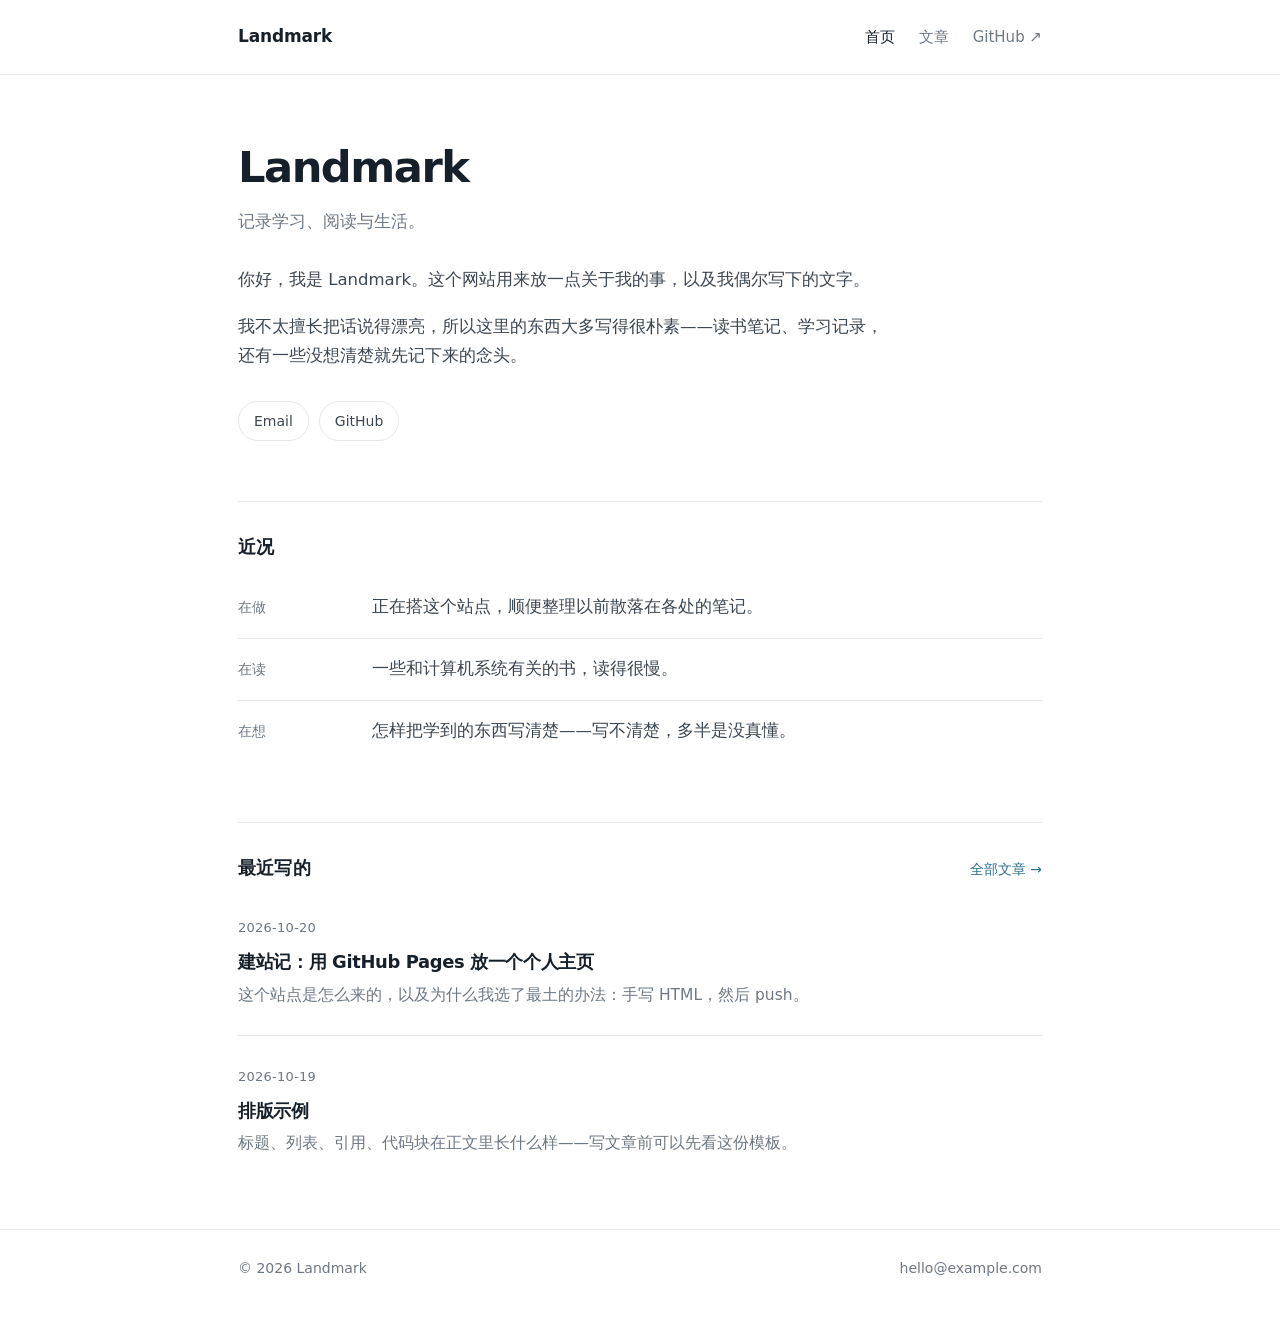
==== index.html @ b17517d9 "init: minimal personal site (home, blog, posts, 404)" ====
<!doctype html>
<html lang="zh-CN">
<head>
<meta charset="utf-8">
<meta name="viewport" content="width=device-width, initial-scale=1">
<title>Landmark</title>
<meta name="description" content="Landmark 的个人主页：自我介绍、近况与文字。">
<link rel="canonical" href="https://landmark283.github.io/">
<link rel="icon" href="/favicon.svg" type="image/svg+xml">
<link rel="stylesheet" href="/style.css">
</head>
<body>
<a class="skip" href="#main">跳到正文</a>

<header>
  <nav class="nav" aria-label="主导航">
    <a class="brand" href="/">Landmark</a>
    <div class="navlinks">
      <a href="/" aria-current="page">首页</a>
      <a href="/blog.html">文章</a>
      <a href="https://github.com/landmark283">GitHub ↗</a>
    </div>
  </nav>
</header>

<main id="main" class="main">
  <section class="hero">
    <h1>Landmark</h1>
    <p class="tagline">记录学习、阅读与生活。</p>
    <div class="prose">
      <p>你好，我是 Landmark。这个网站用来放一点关于我的事，以及我偶尔写下的文字。</p>
      <p>我不太擅长把话说得漂亮，所以这里的东西大多写得很朴素——读书笔记、学习记录，还有一些没想清楚就先记下来的念头。</p>
    </div>
    <div class="links">
      <a href="mailto:hello@example.com">Email</a>
      <a href="https://github.com/landmark283">GitHub</a>
    </div>
  </section>

  <section class="section">
    <h2>近况</h2>
    <ul class="list">
      <li><span class="k">在做</span><p class="v">正在搭这个站点，顺便整理以前散落在各处的笔记。</p></li>
      <li><span class="k">在读</span><p class="v">一些和计算机系统有关的书，读得很慢。</p></li>
      <li><span class="k">在想</span><p class="v">怎样把学到的东西写清楚——写不清楚，多半是没真懂。</p></li>
    </ul>
  </section>

  <section class="section">
    <div class="section-title-row">
      <h2>最近写的</h2>
      <a href="/blog.html">全部文章 →</a>
    </div>
    <ul class="posts">
      <li class="post">
        <time datetime="2026-10-20">2026-10-20</time>
        <h3><a href="/posts/hello.html">建站记：用 GitHub Pages 放一个个人主页</a></h3>
        <p>这个站点是怎么来的，以及为什么我选了最土的办法：手写 HTML，然后 push。</p>
      </li>
      <li class="post">
        <time datetime="2026-10-19">2026-10-19</time>
        <h3><a href="/posts/demo.html">排版示例</a></h3>
        <p>标题、列表、引用、代码块在正文里长什么样——写文章前可以先看这份模板。</p>
      </li>
    </ul>
  </section>
</main>

<footer>
  <div class="foot">
    <span>© 2026 Landmark</span>
    <a href="mailto:hello@example.com">hello@example.com</a>
  </div>
</footer>
</body>
</html>
---- style.css ----
/* ============================================================
   个人站点样式表（单文件、无依赖）
   换配色只需要改 :root 里的 6 个变量
   ============================================================ */

:root {
  --bg:          #ffffff;
  --ink:         #16202b;  /* 标题 */
  --body:        #3a4652;  /* 正文 */
  --muted:       #6d7885;  /* 辅助文字 */
  --line:        #e4e8ec;  /* 分割线 */
  --accent:      #2b6d8f;  /* 链接 */
  --accent-soft: #f2f7fa;  /* 浅底（代码块、按钮悬停） */
  --maxw:        860px;
}

@media (prefers-color-scheme: dark) {
  :root {
    --bg:          #0e1318;
    --ink:         #e9eef2;
    --body:        #c2cbd4;
    --muted:       #8b98a5;
    --line:        #232c35;
    --accent:      #7fb8d6;
    --accent-soft: #16212a;
  }
}

*, *::before, *::after { box-sizing: border-box; }

html {
  scroll-behavior: smooth;
  -webkit-text-size-adjust: 100%;
}

body {
  margin: 0;
  background: var(--bg);
  color: var(--body);
  font: 16.5px/1.75 system-ui, -apple-system, "Segoe UI", "Noto Sans SC",
        "PingFang SC", "Microsoft YaHei", sans-serif;
  -webkit-font-smoothing: antialiased;
}

/* ---------- 顶部导航 ---------- */

header { border-bottom: 1px solid var(--line); }

.nav {
  max-width: var(--maxw);
  margin: 0 auto;
  padding: 22px 28px;
  display: flex;
  align-items: center;
  justify-content: space-between;
  gap: 24px;
}

.brand {
  font-weight: 650;
  font-size: 17px;
  letter-spacing: -0.01em;
  color: var(--ink);
  text-decoration: none;
}

.navlinks {
  display: flex;
  align-items: center;
  gap: 24px;
  font-size: 15px;
}

.navlinks a {
  color: var(--muted);
  text-decoration: none;
  transition: color 0.15s ease;
}

.navlinks a:hover { color: var(--ink); }

.navlinks a[aria-current="page"] {
  color: var(--ink);
  font-weight: 550;
}

/* ---------- 主体 ---------- */

.main {
  max-width: var(--maxw);
  margin: 0 auto;
  padding: 64px 28px 72px;
}

h1, h2, h3 {
  color: var(--ink);
  line-height: 1.3;
  letter-spacing: -0.02em;
  font-weight: 650;
}

a { color: var(--accent); text-underline-offset: 3px; }
a:hover { text-decoration-thickness: 2px; }

/* 首页开场 */

.hero h1 {
  font-size: clamp(2rem, 4.6vw, 2.7rem);
  letter-spacing: -0.035em;
  margin: 0 0 12px;
}

.tagline {
  margin: 0 0 30px;
  font-size: 1.05rem;
  color: var(--muted);
}

.prose p { max-width: 62ch; margin: 0 0 18px; }

.links { display: flex; flex-wrap: wrap; gap: 10px; margin-top: 30px; }

.links a {
  display: inline-block;
  padding: 7px 15px;
  border: 1px solid var(--line);
  border-radius: 999px;
  font-size: 14px;
  color: var(--body);
  text-decoration: none;
  transition: border-color 0.15s ease, color 0.15s ease, background 0.15s ease;
}

.links a:hover {
  border-color: var(--accent);
  color: var(--accent);
  background: var(--accent-soft);
}

/* 区块 */

.section {
  margin-top: 60px;
  padding-top: 34px;
  border-top: 1px solid var(--line);
}

.section h2 { margin: 0 0 18px; font-size: 1.1rem; letter-spacing: 0.01em; }

.section-title-row {
  display: flex;
  align-items: baseline;
  justify-content: space-between;
  gap: 16px;
  margin-bottom: 6px;
}

.section-title-row h2 { margin: 0; }
.section-title-row a { font-size: 14px; text-decoration: none; }

/* 列表页头 */

.page-head { margin-bottom: 34px; }
.page-head h1 { font-size: clamp(1.8rem, 4vw, 2.3rem); margin: 0 0 10px; }
.page-head .tagline { margin: 0; }

/* 键值列表（近况） */

.list { list-style: none; margin: 0; padding: 0; }

.list li {
  display: grid;
  grid-template-columns: 116px 1fr;
  gap: 18px;
  padding: 16px 0;
  border-bottom: 1px solid var(--line);
}

.list li:last-child { border-bottom: 0; }
.list .k { font-size: 14px; color: var(--muted); padding-top: 2px; }
.list .v { margin: 0; }

/* 文章列表 */

.posts { list-style: none; margin: 0; padding: 0; }

.post {
  padding: 26px 0;
  border-bottom: 1px solid var(--line);
}

.post:last-child { border-bottom: 0; padding-bottom: 0; }

.post time {
  font-size: 13px;
  color: var(--muted);
  letter-spacing: 0.02em;
  font-variant-numeric: tabular-nums;
}

.post h3 { margin: 8px 0; font-size: 1.12rem; font-weight: 600; }
.post h3 a { color: var(--ink); text-decoration: none; }
.post h3 a:hover { color: var(--accent); }

.post p {
  margin: 0;
  font-size: 15.5px;
  color: var(--muted);
  max-width: 62ch;
}

/* ---------- 文章页 ---------- */

.article { max-width: 720px; }

.article h1 { font-size: clamp(1.7rem, 4vw, 2.2rem); margin: 0 0 14px; }

.article .meta {
  margin: 0 0 34px;
  padding-bottom: 22px;
  border-bottom: 1px solid var(--line);
  font-size: 14px;
  color: var(--muted);
}

.article p { margin: 0 0 20px; }
.article h2 { font-size: 1.25rem; margin: 40px 0 14px; }
.article ul, .article ol { padding-left: 22px; }
.article li { margin: 8px 0; }

.article blockquote {
  margin: 26px 0;
  padding: 2px 0 2px 18px;
  border-left: 2px solid var(--line);
  color: var(--muted);
}

.article code {
  font-family: ui-monospace, SFMono-Regular, Menlo, Consolas, monospace;
  font-size: 0.88em;
  background: var(--accent-soft);
  padding: 0.15em 0.4em;
  border-radius: 3px;
}

.article pre {
  overflow-x: auto;
  padding: 16px 18px;
  border: 1px solid var(--line);
  border-radius: 4px;
  background: var(--accent-soft);
  font-size: 14px;
  line-height: 1.6;
}

.article pre code { background: none; padding: 0; font-size: inherit; }

.back { display: inline-block; margin-top: 44px; font-size: 15px; text-decoration: none; }

/* ---------- 页脚 ---------- */

footer { border-top: 1px solid var(--line); }

.foot {
  max-width: var(--maxw);
  margin: 0 auto;
  padding: 26px 28px 44px;
  display: flex;
  flex-wrap: wrap;
  justify-content: space-between;
  gap: 14px;
  font-size: 14px;
  color: var(--muted);
}

.foot a { color: var(--muted); text-decoration: none; }
.foot a:hover { color: var(--ink); }

/* ---------- 细节 ---------- */

.skip {
  position: absolute;
  left: 16px;
  top: -60px;
  padding: 10px 14px;
  background: var(--bg);
  border: 1px solid var(--line);
}

.skip:focus { top: 12px; z-index: 9; }

:focus-visible { outline: 2px solid var(--accent); outline-offset: 3px; }

/* ---------- 窄屏 ---------- */

@media (max-width: 640px) {
  body { font-size: 16px; }
  .nav { padding: 18px 20px; }
  .navlinks { gap: 16px; font-size: 14px; }
  .main { padding: 42px 20px 56px; }
  .section { margin-top: 44px; padding-top: 28px; }
  .list li { grid-template-columns: 1fr; gap: 4px; }
  .foot { padding: 22px 20px 36px; }
}

@media (prefers-reduced-motion: reduce) {
  html { scroll-behavior: auto; }
  * { transition: none !important; }
}
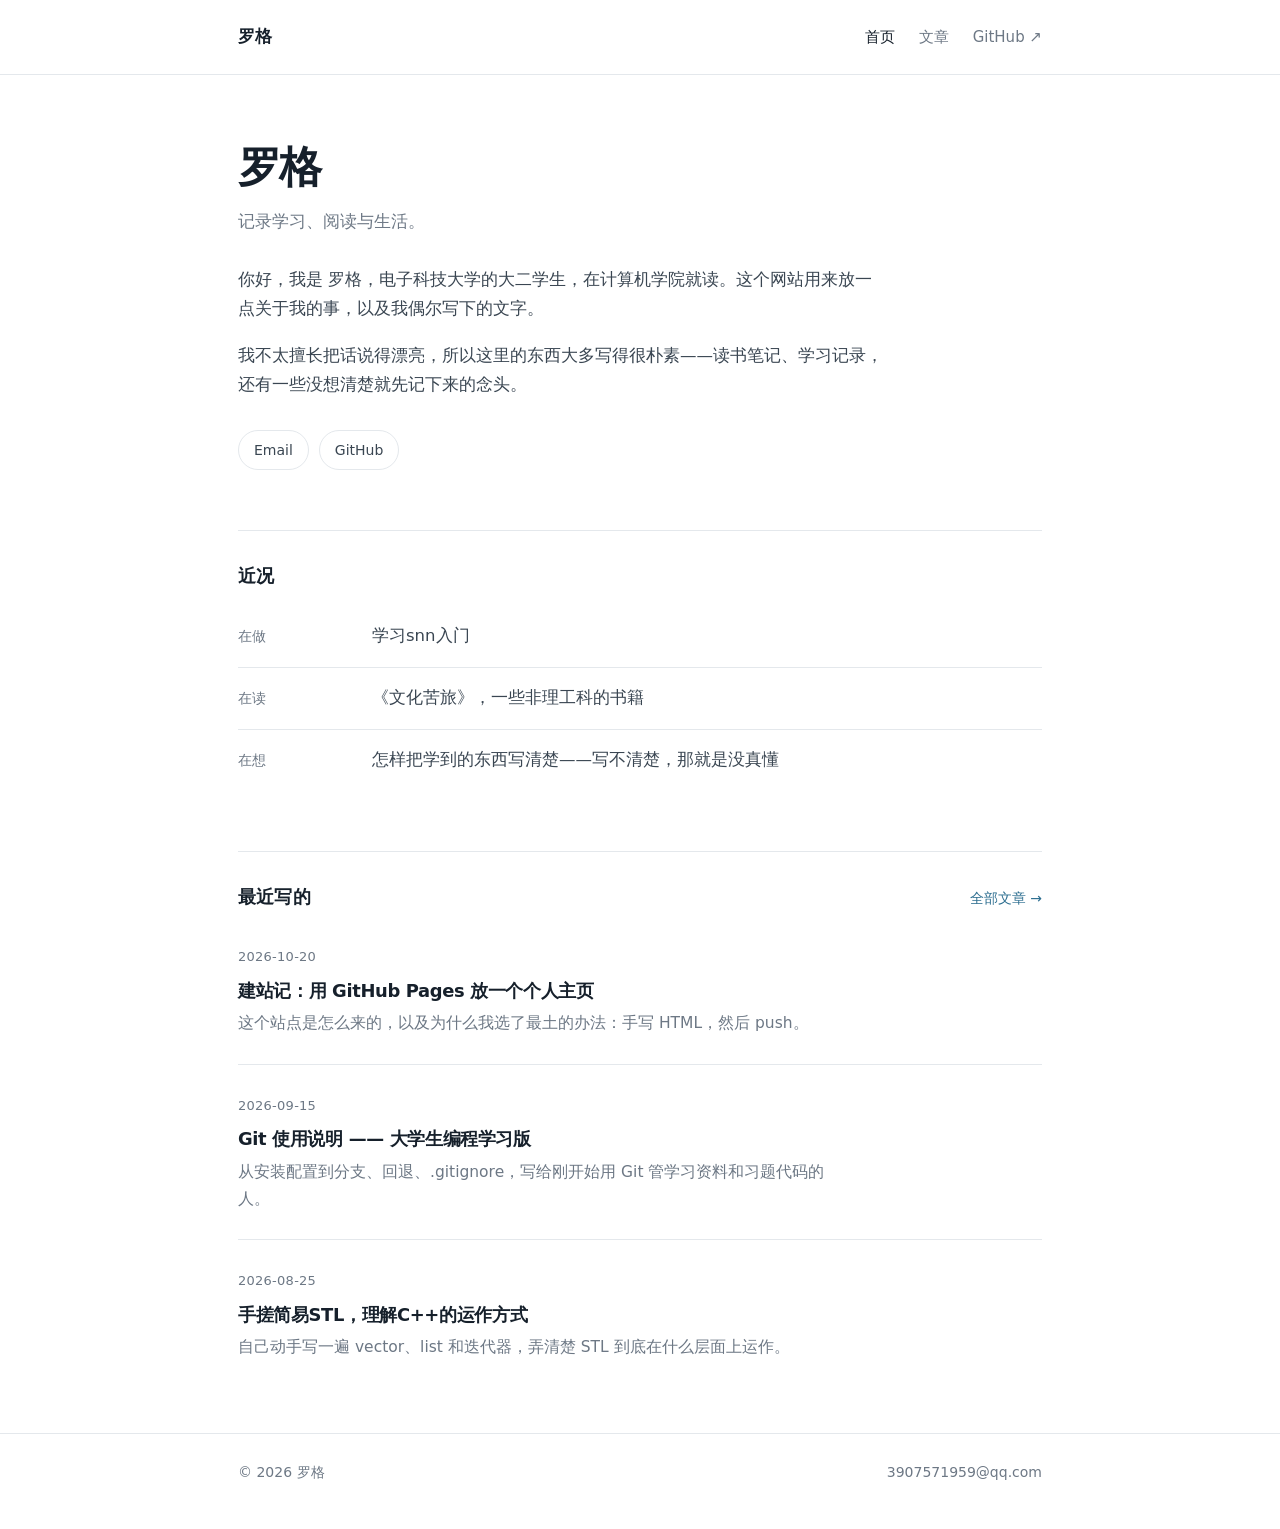
==== commit 6d57f31e: "feat: markdown build pipeline + real profile - add build.mjs: docs/**.md -> index.html, blog.html, p" ====
--- a/index.html
+++ b/index.html
@@ -3,8 +3,8 @@
 <head>
 <meta charset="utf-8">
 <meta name="viewport" content="width=device-width, initial-scale=1">
-<title>Landmark</title>
-<meta name="description" content="Landmark 的个人主页：自我介绍、近况与文字。">
+<title>罗格</title>
+<meta name="description" content="罗格的个人主页：记录学习、阅读与生活。">
 <link rel="canonical" href="https://landmark283.github.io/">
 <link rel="icon" href="/favicon.svg" type="image/svg+xml">
 <link rel="stylesheet" href="/style.css">
@@ -14,7 +14,7 @@
 
 <header>
   <nav class="nav" aria-label="主导航">
-    <a class="brand" href="/">Landmark</a>
+    <a class="brand" href="/">罗格</a>
     <div class="navlinks">
       <a href="/" aria-current="page">首页</a>
       <a href="/blog.html">文章</a>
@@ -25,14 +25,14 @@
 
 <main id="main" class="main">
   <section class="hero">
-    <h1>Landmark</h1>
+    <h1>罗格</h1>
     <p class="tagline">记录学习、阅读与生活。</p>
     <div class="prose">
-      <p>你好，我是 Landmark。这个网站用来放一点关于我的事，以及我偶尔写下的文字。</p>
+      <p>你好，我是 罗格，电子科技大学的大二学生，在计算机学院就读。这个网站用来放一点关于我的事，以及我偶尔写下的文字。</p>
       <p>我不太擅长把话说得漂亮，所以这里的东西大多写得很朴素——读书笔记、学习记录，还有一些没想清楚就先记下来的念头。</p>
     </div>
     <div class="links">
-      <a href="mailto:hello@example.com">Email</a>
+      <a href="mailto:3907571959@qq.com">Email</a>
       <a href="https://github.com/landmark283">GitHub</a>
     </div>
   </section>
@@ -40,9 +40,9 @@
   <section class="section">
     <h2>近况</h2>
     <ul class="list">
-      <li><span class="k">在做</span><p class="v">正在搭这个站点，顺便整理以前散落在各处的笔记。</p></li>
-      <li><span class="k">在读</span><p class="v">一些和计算机系统有关的书，读得很慢。</p></li>
-      <li><span class="k">在想</span><p class="v">怎样把学到的东西写清楚——写不清楚，多半是没真懂。</p></li>
+      <li><span class="k">在做</span><p class="v">学习snn入门</p></li>
+      <li><span class="k">在读</span><p class="v">《文化苦旅》，一些非理工科的书籍</p></li>
+      <li><span class="k">在想</span><p class="v">怎样把学到的东西写清楚——写不清楚，那就是没真懂</p></li>
     </ul>
   </section>
 
@@ -58,9 +58,14 @@
         <p>这个站点是怎么来的，以及为什么我选了最土的办法：手写 HTML，然后 push。</p>
       </li>
       <li class="post">
-        <time datetime="2026-10-19">2026-10-19</time>
-        <h3><a href="/posts/demo.html">排版示例</a></h3>
-        <p>标题、列表、引用、代码块在正文里长什么样——写文章前可以先看这份模板。</p>
+        <time datetime="2026-09-15">2026-09-15</time>
+        <h3><a href="/posts/git-guide.html">Git 使用说明 —— 大学生编程学习版</a></h3>
+        <p>从安装配置到分支、回退、.gitignore，写给刚开始用 Git 管学习资料和习题代码的人。</p>
+      </li>
+      <li class="post">
+        <time datetime="2026-08-25">2026-08-25</time>
+        <h3><a href="/posts/stl-notes.html">手搓简易STL，理解C++的运作方式</a></h3>
+        <p>自己动手写一遍 vector、list 和迭代器，弄清楚 STL 到底在什么层面上运作。</p>
       </li>
     </ul>
   </section>
@@ -68,8 +73,8 @@
 
 <footer>
   <div class="foot">
-    <span>© 2026 Landmark</span>
-    <a href="mailto:hello@example.com">hello@example.com</a>
+    <span>© 2026 罗格</span>
+    <a href="mailto:3907571959@qq.com">3907571959@qq.com</a>
   </div>
 </footer>
 </body>
--- a/style.css
+++ b/style.css
@@ -228,6 +228,31 @@
 .article ul, .article ol { padding-left: 22px; }
 .article li { margin: 8px 0; }
 
+.article h3 { font-size: 1.08rem; margin: 32px 0 12px; }
+.article h4 { font-size: 1rem; margin: 26px 0 10px; font-weight: 600; }
+
+.article hr {
+  border: 0;
+  border-top: 1px solid var(--line);
+  margin: 36px 0;
+}
+
+.article img { border-radius: 4px; max-width: 100%; height: auto; }
+
+.table-wrap { overflow-x: auto; margin: 24px 0; }
+
+.article table { border-collapse: collapse; width: 100%; font-size: 15px; }
+
+.article th,
+.article td {
+  border-bottom: 1px solid var(--line);
+  padding: 10px 14px;
+  text-align: left;
+  vertical-align: top;
+}
+
+.article thead th { color: var(--ink); font-weight: 600; }
+
 .article blockquote {
   margin: 26px 0;
   padding: 2px 0 2px 18px;
